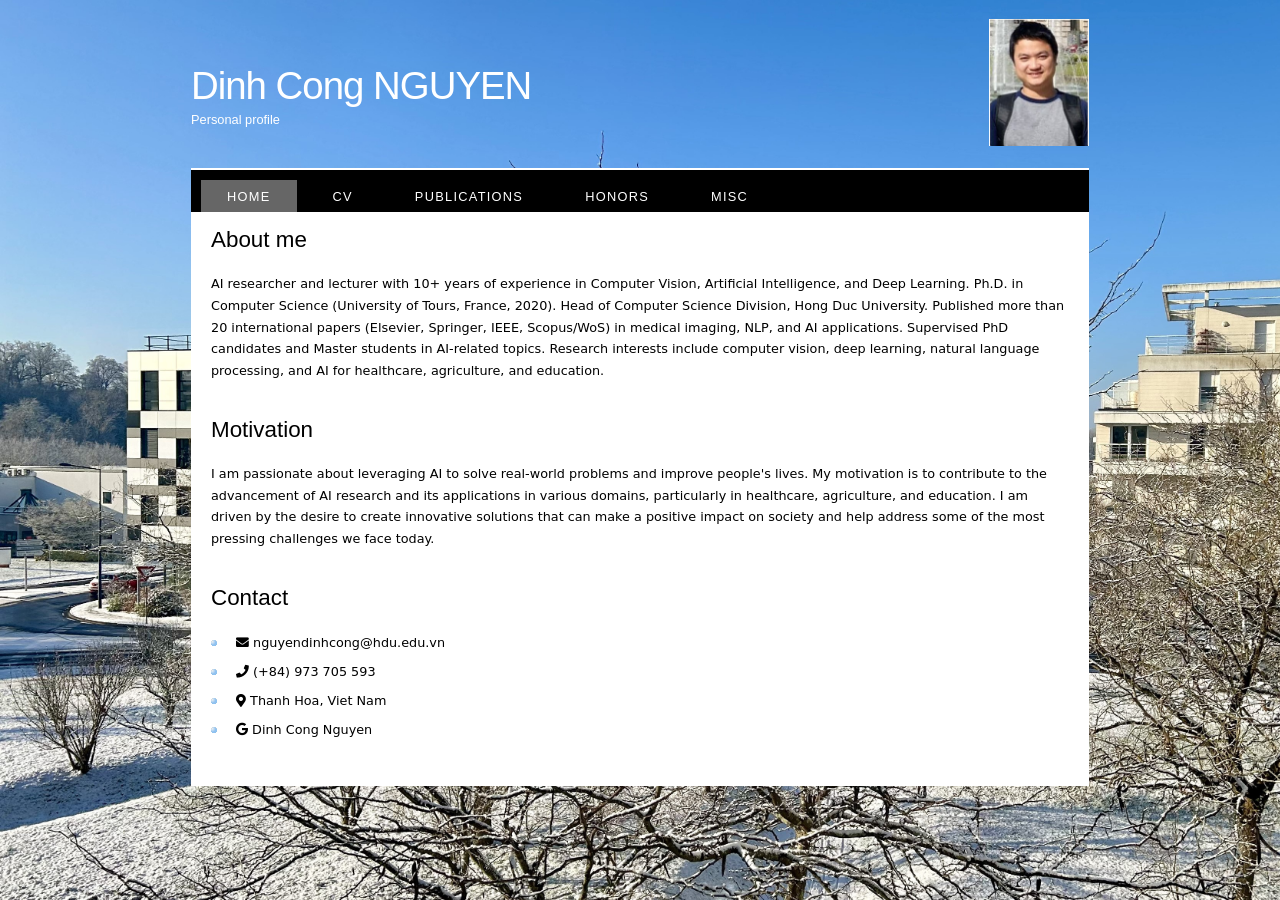
==== index.html @ c9f2ddfd "first commit" ====
<!doctype html>
<html>
  <head>
    <title>Dinh Cong NGUYEN</title>
    <meta name="description" content="website description" />
    <meta name="keywords" content="website keywords, website keywords" />
    <meta http-equiv="content-type" content="text/html; charset=UTF-8" />
    <link
      rel="stylesheet"
      type="text/css"
      href="style/style.css"
      title="style"
    />
    <link
      href="https://cdnjs.cloudflare.com/ajax/libs/font-awesome/5.15.4/css/all.min.css"
      rel="stylesheet"
    />
    <style>
      a {
        color: inherit;
        text-decoration: none;
      }

      a:hover {
        text-decoration: underline;
      }
    </style>
  </head>

  <body>
    <div id="main">
      <div id="header">
        <div id="logo">
          <div id="logo_text">
            <h1><a href="index.html">Dinh Cong NGUYEN</a></h1>
            <h2>Personal profile</h2>
          </div>
          <div id="logo_image">
            <img src="photo.JPG" alt="Photo" />
          </div>
        </div>
        <div id="menubar">
          <ul id="menu">
            <!-- put class="selected" in the li tag for the selected page - to highlight which page you're on -->
            <li class="selected"><a href="index.html">Home</a></li>
            <li><a href="cv.html">CV</a></li>
            <li><a href="publication.html">Publications</a></li>
            <li><a href="honors.html">Honors</a></li>
            <li><a href="misc.html">Misc</a></li>
          </ul>
        </div>
      </div>
      <div id="site_content">
        <div id="content">
          <!-- insert the page content here -->
          <h1>About me</h1>
          <p>
            AI researcher and lecturer with 10+ years of experience in Computer
            Vision, Artificial Intelligence, and Deep Learning. Ph.D. in
            Computer Science (University of Tours, France, 2020). Head of
            Computer Science Division, Hong Duc University. Published more than
            20 international papers (Elsevier, Springer, IEEE, Scopus/WoS) in
            medical imaging, NLP, and AI applications. Supervised PhD candidates
            and Master students in AI-related topics. Research interests
            include computer vision, deep learning, natural language processing,
            and AI for healthcare, agriculture, and education.
          </p>
        </div>

        <div id="content">
          <!-- insert the page content here -->
          <h1>Motivation</h1>
          <p>
            I am passionate about leveraging AI to solve real-world problems and
            improve people's lives. My motivation is to contribute to the
            advancement of AI research and its applications in various domains,
            particularly in healthcare, agriculture, and education. I am driven
            by the desire to create innovative solutions that can make a
            positive impact on society and help address some of the most
            pressing challenges we face today.
          </p>
        </div>
        <div id="content">
          <!-- insert the page content here -->
          <h1>Contact</h1>
          <div id="content">
            <ul>
              <li>
                <i class="fas fa-envelope"></i>
                <a href="mailto:nguyendinhcong@hdu.edu.vn">
                  nguyendinhcong@hdu.edu.vn
                </a>
              </li>
              <li><i class="fas fa-phone"></i> (+84) 973 705 593</li>
              <li><i class="fas fa-map-marker-alt"></i> Thanh Hoa, Viet Nam</li>
              <li>
                <a href="https://scholar.google.com/citations?user=vSC8hHMAAAAJ&hl=en">
                  <i class="fab fa-google"></i> Dinh Cong Nguyen
                </a>
              </li>
            </ul>
          </div>
        </div>
      </div>
      <div id="footer"></div>
    </div>
  </body>
</html>
---- style/style.css ----
html {
  height: 100%;
  overflow-y: scroll;
}

* {
  margin: 0;
  padding: 0;
}

body {
  font:
    normal 0.8em "trebuchet ms",
    arial,
    sans-serif;
  background: #f0efe2 url(background.jpg) fixed;
  background-size: cover;
  background-attachment: fixed;
  color: #000;
}

p {
  padding: 0 0 20px 0;
  line-height: 1.7em;
}

img {
  border: 0;
}

h1,
h2,
h3,
h4,
h5,
h6 {
  font:
    normal 175% "century gothic",
    arial,
    sans-serif;
  color: #000;
  margin: 0 0 15px 0;
  padding: 15px 0 5px 0;
}

h2 {
  font:
    normal 175% "century gothic",
    arial,
    sans-serif;
}

h4,
h5,
h6 {
  margin: 0;
  padding: 0 0 5px 0;
  font:
    normal 120% arial,
    sans-serif;
}

h5,
h6 {
  font:
    italic 95% arial,
    sans-serif;
  padding: 0 0 15px 0;
}

a,
a:hover {
  outline: none;
  text-decoration: underline;
  color: #000;
}

a:hover {
  text-decoration: none;
}

.left {
  float: left;
  width: auto;
  margin-right: 10px;
}

.right {
  float: right;
  width: auto;
  margin-left: 10px;
}

.center {
  display: block;
  text-align: center;
  margin: 20px auto;
}

blockquote {
  margin: 20px 0;
  padding: 10px 20px 0 20px;
  border: 1px solid #e5e5db;
  background: #fff;
}

ul {
  margin: 2px 0 22px 17px;
}

ul li {
  list-style-type: circle;
  margin: 0 0 6px 0;
  padding: 0 0 4px 5px;
}

ol {
  margin: 8px 0 22px 20px;
}

ol li {
  margin: 0 0 11px 0;
}

#main,
#logo,
#menubar,
#site_content,
#footer {
  margin-left: auto;
  margin-right: auto;
}

#header {
  background: transparent;
  height: 202px;
}

#logo {
  display: flex;
  align-items: center;
  justify-content: space-between;
  border-bottom: 2px solid #fff;
  padding: 10px 0;

  width: 898px;
  position: relative;
  height: 148px;
}

#logo_text {
  margin-right: 20px;
}

#logo_image img {
  width: 100px;
  height: auto;
}

#logo h1,
#logo h2 {
  font:
    normal 300% "century gothic",
    arial,
    sans-serif;
  border-bottom: 0;
  text-transform: none;
  margin: 0;
}

#logo_text h1,
#logo_text h1 a,
#logo_text h1 a:hover {
  padding: 22px 0 0 0;
  color: #fff;
  letter-spacing: -1px;
  text-decoration: none;
}

#logo_text h1 a .logo_colour {
  color: #fff;
}

#logo_text h2 {
  font-size: 100%;
  padding: 4px 0 0 0;
  color: #fff;
}

#menubar {
  width: 898px;
  height: 52px;
  padding: 0;
  background: #000;
}

ul#menu,
ul#menu li {
  float: left;
  margin: 0;
  padding: 0;
}

ul#menu li {
  list-style: none;
}

ul#menu li a {
  letter-spacing: 0.1em;
  font:
    normal 100% arial,
    sans-serif;
  display: block;
  float: left;
  height: 17px;
  margin: 10px 0 0 10px;
  padding: 9px 26px 6px 26px;
  text-align: center;
  color: #fff;
  text-transform: uppercase;
  text-decoration: none;
  background: transparent;
}

ul#menu li a:hover,
ul#menu li.selected a,
ul#menu li.selected a:hover {
  color: #fff;
  background: transparent url(transparent_light.png) repeat;
}

#site_content {
  width: 854px;
  overflow: hidden;
  margin: 0 auto 0 auto;
  padding: 0 24px 20px 20px;
  background: #fff;
}

.sidebar {
  float: right;
  width: 210px;
  padding: 0 15px 20px 15px;
}

.sidebar ul {
  width: 198px;
  padding: 4px 0 0 0;
  margin: 4px 0 30px 0;
}

.sidebar li {
  list-style: none;
  padding: 0 0 7px 0;
}

.sidebar li a,
.sidebar li a:hover {
  padding: 0 0 0 40px;
  display: block;
  background: transparent url(link.png) no-repeat left center;
}

.sidebar li a.selected {
  color: #7e2451;
  text-decoration: none;
}

#content {
  text-align: left;
  float: left;
  width: 100%;
  padding: 0;
}

#content ul {
  margin: 2px 0 22px 0px;
}

#content ul li {
  list-style-type: none;
  background: url(bullet.png) no-repeat;
  margin: 0 0 6px 0;
  padding: 0 0 4px 25px;
  line-height: 1.5em;
}

#footer {
  width: 898px;
  font:
    normal 100% "lucida sans unicode",
    arial,
    sans-serif;
  height: 33px;
  padding: 24px 0 5px 0;
  text-align: center;
  background: transparent;
  color: #fff;
  text-transform: uppercase;
  letter-spacing: 0.1em;
}

#footer a {
  color: #fff;
  text-decoration: none;
}

#footer a:hover {
  color: #fff;
  text-decoration: underline;
}

.search {
  color: #5d5d5d;
  border: 1px solid #bbb;
  width: 134px;
  padding: 4px;
  font:
    100% arial,
    sans-serif;
}

#colours {
  height: 0px;
  text-align: right;
  padding: 66px 16px 0px 300px;
}

.form_settings {
  margin: 15px 0 0 0;
}

.form_settings p {
  padding: 0 0 4px 0;
}

.form_settings span {
  float: left;
  width: 200px;
  text-align: left;
}

.form_settings input,
.form_settings textarea {
  padding: 5px;
  width: 299px;
  font: 100% arial;
  border: 1px solid #e5e5db;
  background: #fff;
  color: #47433f;
}

.form_settings .submit {
  font: 100% arial;
  border: 1px solid;
  width: 99px;
  margin: 0 0 0 212px;
  height: 33px;
  padding: 2px 0 3px 0;
  cursor: pointer;
  background: #000;
  color: #fff;
}

.form_settings textarea,
.form_settings select {
  font: 100% arial;
  width: 299px;
}

.form_settings select {
  width: 310px;
}

.form_settings .checkbox {
  margin: 4px 0;
  padding: 0;
  width: 14px;
  border: 0;
  background: none;
}

.separator {
  width: 100%;
  height: 0;
  border-top: 1px solid #d9d5cf;
  border-bottom: 1px solid #fff;
  margin: 0 0 20px 0;
}

table {
  margin: 10px 0 30px 0;
}

table tr th,
table tr td {
  background: #3b3b3b;
  color: #fff;
  padding: 7px 4px;
  text-align: left;
}

table tr td {
  background: #f0efe2;
  color: #47433f;
  border-top: 1px solid #fff;
}

#content {
  max-width: 900px;
  margin: 0 auto;
  line-height: 1.6;
  font-family:
    system-ui,
    -apple-system,
    BlinkMacSystemFont,
    sans-serif;
}

.cv-section {
  margin-bottom: 2.5rem;
}

.cv-section h2 {
  border-bottom: 2px solid #ddd;
  padding-bottom: 0.3rem;
  margin-bottom: 1.5rem;
}

.edu-item,
.exp-item {
  margin-bottom: 1.8rem;
}

.item-header,
.item-subheader {
  display: flex;
  justify-content: space-between;
  align-items: baseline;
  gap: 1rem;
}

.item-title {
  font-weight: 600;
}

.item-role {
  font-style: italic;
}

.item-meta {
  color: #666;
  font-size: 0.95rem;
  white-space: nowrap;
}

.item-detail {
  margin-top: 0.5rem;
  color: #444;
}

.item-list {
  margin-top: 0.6rem;
  padding-left: 1.2rem;
}

.item-list li {
  margin-bottom: 0.3rem;
}
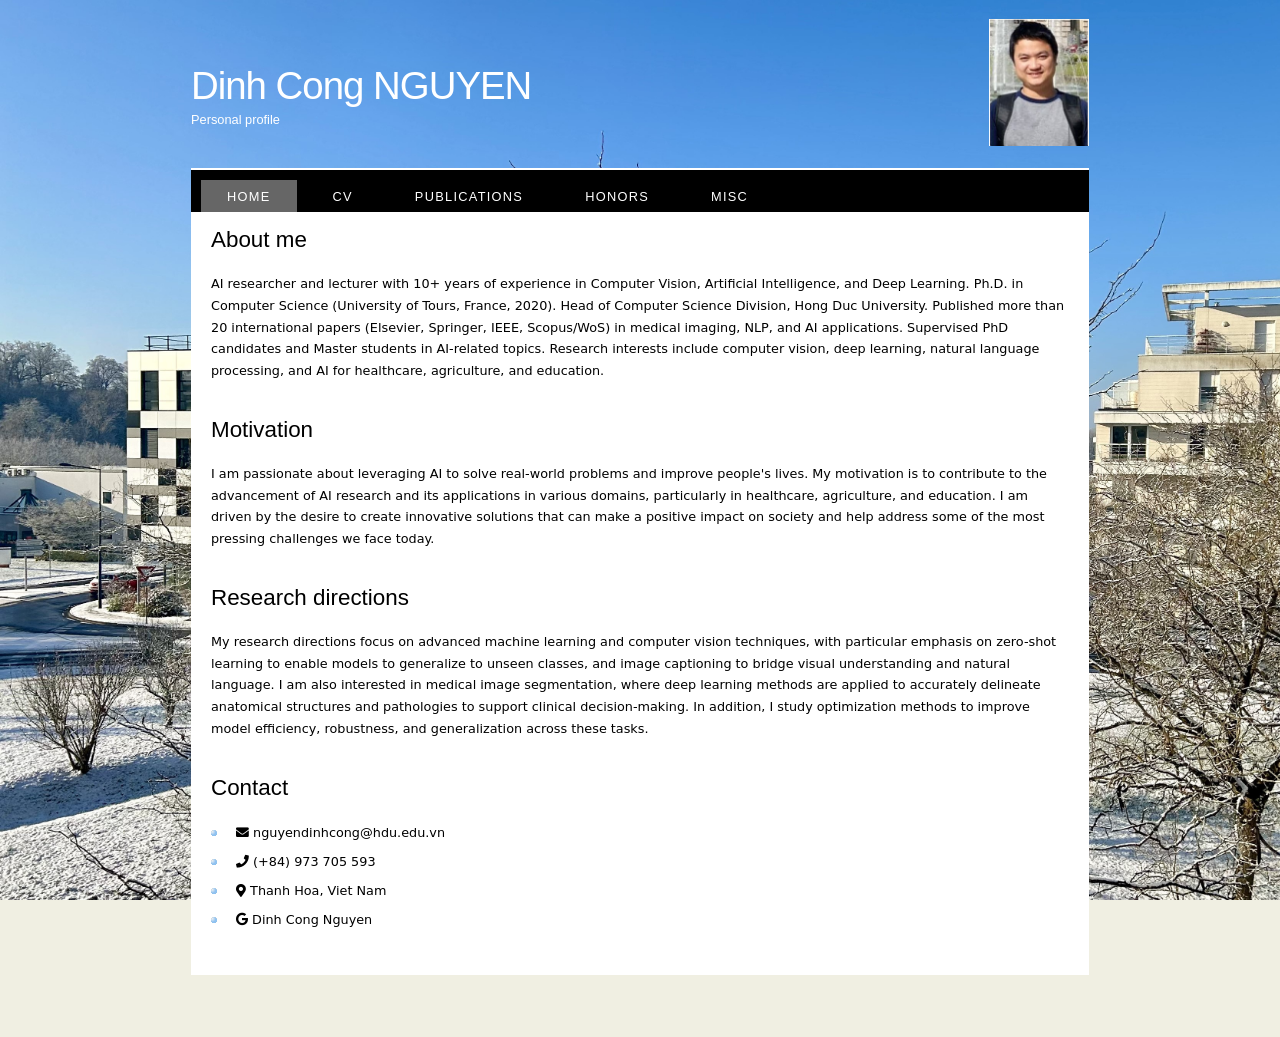
==== commit 6653f5cf: "update" ====
--- a/index.html
+++ b/index.html
@@ -61,9 +61,9 @@
             Computer Science Division, Hong Duc University. Published more than
             20 international papers (Elsevier, Springer, IEEE, Scopus/WoS) in
             medical imaging, NLP, and AI applications. Supervised PhD candidates
-            and Master students in AI-related topics. Research interests
-            include computer vision, deep learning, natural language processing,
-            and AI for healthcare, agriculture, and education.
+            and Master students in AI-related topics. Research interests include
+            computer vision, deep learning, natural language processing, and AI
+            for healthcare, agriculture, and education.
           </p>
         </div>
 
@@ -80,6 +80,23 @@
             pressing challenges we face today.
           </p>
         </div>
+
+        <div id="content">
+          <!-- insert the page content here -->
+          <h1>Research directions</h1>
+          <p>
+            My research directions focus on advanced machine learning and
+            computer vision techniques, with particular emphasis on zero-shot
+            learning to enable models to generalize to unseen classes, and image
+            captioning to bridge visual understanding and natural language. I am
+            also interested in medical image segmentation, where deep learning
+            methods are applied to accurately delineate anatomical structures
+            and pathologies to support clinical decision-making. In addition, I
+            study optimization methods to improve model efficiency, robustness,
+            and generalization across these tasks.
+          </p>
+        </div>
+        
         <div id="content">
           <!-- insert the page content here -->
           <h1>Contact</h1>
@@ -94,7 +111,9 @@
               <li><i class="fas fa-phone"></i> (+84) 973 705 593</li>
               <li><i class="fas fa-map-marker-alt"></i> Thanh Hoa, Viet Nam</li>
               <li>
-                <a href="https://scholar.google.com/citations?user=vSC8hHMAAAAJ&hl=en">
+                <a
+                  href="https://scholar.google.com/citations?user=vSC8hHMAAAAJ&hl=en"
+                >
                   <i class="fab fa-google"></i> Dinh Cong Nguyen
                 </a>
               </li>
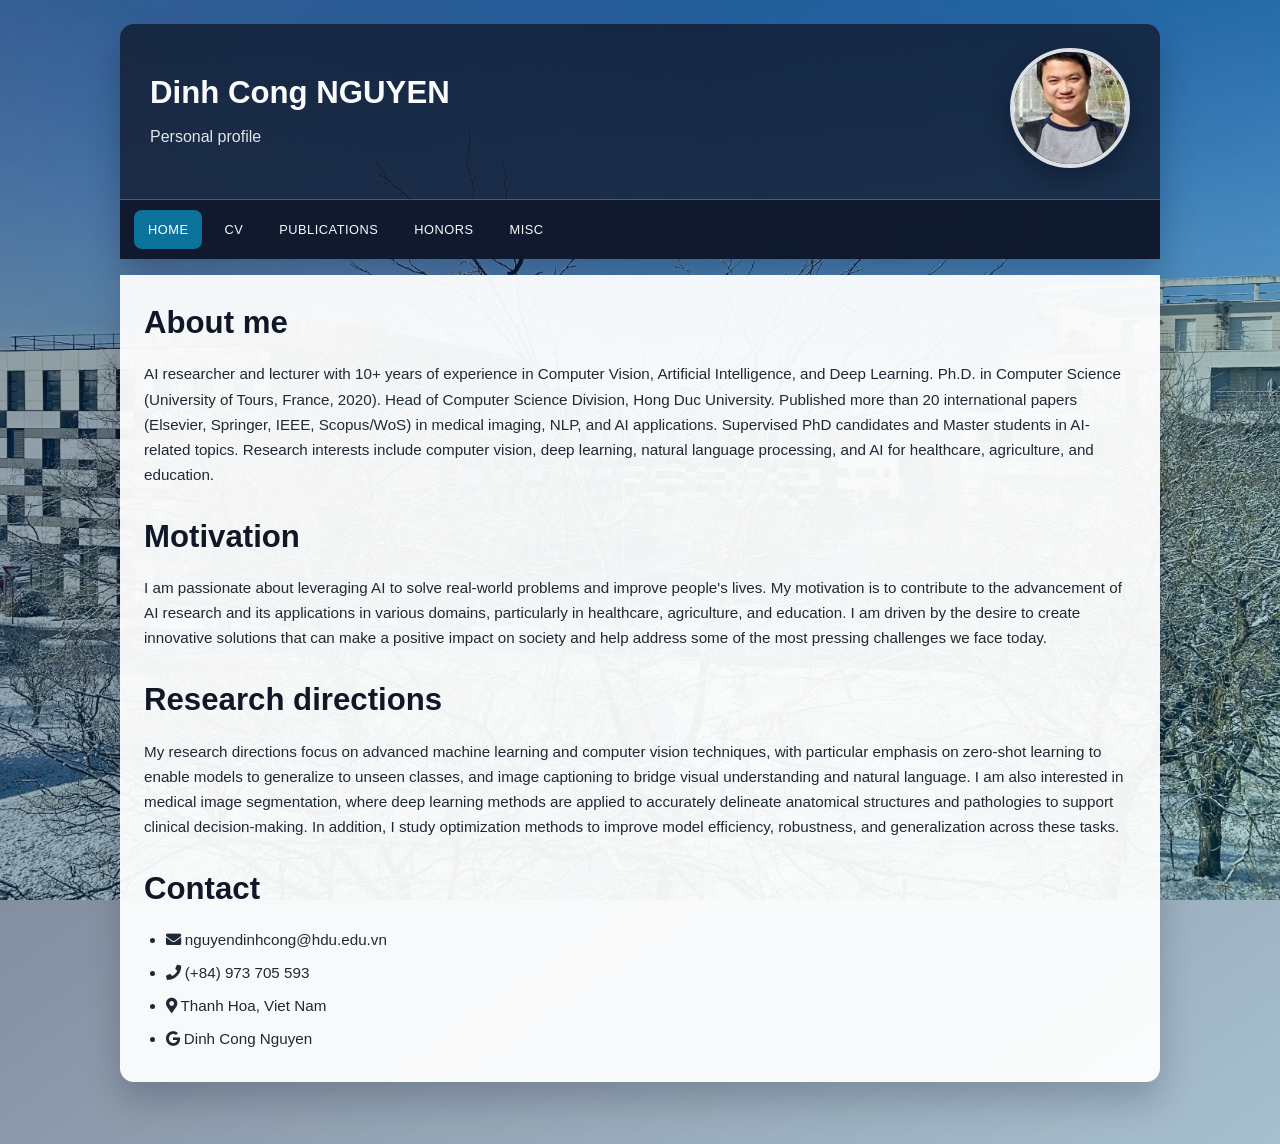
==== commit 411462bd: "update UI theme" ====
--- a/index.html
+++ b/index.html
@@ -5,6 +5,7 @@
     <meta name="description" content="website description" />
     <meta name="keywords" content="website keywords, website keywords" />
     <meta http-equiv="content-type" content="text/html; charset=UTF-8" />
+    <meta name="viewport" content="width=device-width, initial-scale=1.0" />
     <link
       rel="stylesheet"
       type="text/css"
--- a/style/style.css
+++ b/style/style.css
@@ -4,24 +4,46 @@
 }
 
 * {
+  box-sizing: border-box;
   margin: 0;
   padding: 0;
 }
 
+:root {
+  --text-main: #1f2933;
+  --text-light: #f8fafc;
+  --accent: #0b7fab;
+  --accent-dark: #0a5a7d;
+  --panel: rgba(255, 255, 255, 0.94);
+}
+
 body {
+  min-height: 100%;
   font:
-    normal 0.8em "trebuchet ms",
-    arial,
+    normal 0.95rem "Trebuchet MS",
+    "Segoe UI",
+    Arial,
     sans-serif;
-  background: #f0efe2 url(background.jpg) fixed;
-  background-size: cover;
-  background-attachment: fixed;
-  color: #000;
+  line-height: 1.65;
+  color: var(--text-main);
+  background:
+    linear-gradient(145deg, rgba(9, 30, 66, 0.5), rgba(11, 127, 171, 0.28)),
+    url("background.jpg") center / cover fixed no-repeat;
+  padding: 24px 16px 40px;
+}
+
+a {
+  outline: none;
+  text-decoration: underline;
+  color: var(--accent-dark);
+}
+
+a:hover {
+  text-decoration: none;
 }
 
 p {
-  padding: 0 0 20px 0;
-  line-height: 1.7em;
+  margin: 0 0 1rem 0;
 }
 
 img {
@@ -34,280 +56,230 @@
 h4,
 h5,
 h6 {
-  font:
-    normal 175% "century gothic",
-    arial,
-    sans-serif;
-  color: #000;
-  margin: 0 0 15px 0;
-  padding: 15px 0 5px 0;
+  font-family: "Century Gothic", "Trebuchet MS", Arial, sans-serif;
+  color: #101828;
+  margin: 0 0 0.8rem 0;
+}
+
+h1 {
+  font-size: 1.95rem;
+  font-weight: 600;
 }
 
 h2 {
-  font:
-    normal 175% "century gothic",
-    arial,
-    sans-serif;
-}
-
-h4,
-h5,
-h6 {
-  margin: 0;
-  padding: 0 0 5px 0;
-  font:
-    normal 120% arial,
-    sans-serif;
-}
-
-h5,
-h6 {
-  font:
-    italic 95% arial,
-    sans-serif;
-  padding: 0 0 15px 0;
-}
-
-a,
-a:hover {
-  outline: none;
-  text-decoration: underline;
-  color: #000;
-}
-
-a:hover {
-  text-decoration: none;
-}
-
-.left {
-  float: left;
-  width: auto;
-  margin-right: 10px;
-}
-
-.right {
-  float: right;
-  width: auto;
-  margin-left: 10px;
-}
-
-.center {
-  display: block;
-  text-align: center;
-  margin: 20px auto;
-}
-
-blockquote {
-  margin: 20px 0;
-  padding: 10px 20px 0 20px;
-  border: 1px solid #e5e5db;
-  background: #fff;
-}
-
-ul {
-  margin: 2px 0 22px 17px;
-}
-
-ul li {
-  list-style-type: circle;
-  margin: 0 0 6px 0;
-  padding: 0 0 4px 5px;
-}
-
+  font-size: 1.45rem;
+  font-weight: 600;
+  border-bottom: 2px solid #dce4ed;
+  padding-bottom: 0.35rem;
+}
+
+ul,
 ol {
-  margin: 8px 0 22px 20px;
-}
-
-ol li {
-  margin: 0 0 11px 0;
-}
-
-#main,
-#logo,
-#menubar,
-#site_content,
-#footer {
-  margin-left: auto;
-  margin-right: auto;
+  margin: 0.6rem 0 1.2rem 1.2rem;
+}
+
+li {
+  margin: 0 0 0.55rem 0;
+}
+
+#main {
+  max-width: 1040px;
+  margin: 0 auto;
 }
 
 #header {
-  background: transparent;
-  height: 202px;
+  background: rgba(15, 23, 42, 0.76);
+  border-radius: 14px 14px 0 0;
+  box-shadow: 0 18px 35px rgba(2, 6, 23, 0.24);
+  overflow: hidden;
 }
 
 #logo {
+  width: 100%;
+  min-height: 144px;
   display: flex;
   align-items: center;
   justify-content: space-between;
-  border-bottom: 2px solid #fff;
-  padding: 10px 0;
-
-  width: 898px;
-  position: relative;
-  height: 148px;
+  gap: 24px;
+  padding: 24px 30px;
+  border-bottom: 1px solid rgba(255, 255, 255, 0.22);
 }
 
 #logo_text {
-  margin-right: 20px;
-}
-
-#logo_image img {
-  width: 100px;
-  height: auto;
+  margin: 0;
 }
 
 #logo h1,
 #logo h2 {
-  font:
-    normal 300% "century gothic",
-    arial,
-    sans-serif;
-  border-bottom: 0;
-  text-transform: none;
+  color: var(--text-light);
+  border: 0;
   margin: 0;
 }
 
 #logo_text h1,
 #logo_text h1 a,
 #logo_text h1 a:hover {
-  padding: 22px 0 0 0;
-  color: #fff;
-  letter-spacing: -1px;
+  color: var(--text-light);
+  letter-spacing: 0;
   text-decoration: none;
 }
 
-#logo_text h1 a .logo_colour {
-  color: #fff;
-}
-
 #logo_text h2 {
-  font-size: 100%;
-  padding: 4px 0 0 0;
-  color: #fff;
+  font-size: 1rem;
+  font-weight: 400;
+  opacity: 0.9;
+  padding-top: 0.35rem;
+}
+
+#logo_image img {
+  width: 120px;
+  height: 120px;
+  object-fit: cover;
+  border-radius: 50%;
+  border: 4px solid rgba(255, 255, 255, 0.85);
+  box-shadow: 0 10px 24px rgba(2, 6, 23, 0.34);
 }
 
 #menubar {
-  width: 898px;
-  height: 52px;
-  padding: 0;
-  background: #000;
-}
-
-ul#menu,
-ul#menu li {
-  float: left;
+  width: 100%;
+  background: rgba(15, 23, 42, 0.86);
+  padding: 10px 14px;
+}
+
+ul#menu {
+  display: flex;
+  flex-wrap: wrap;
+  gap: 8px;
   margin: 0;
   padding: 0;
 }
 
 ul#menu li {
   list-style: none;
+  margin: 0;
 }
 
 ul#menu li a {
-  letter-spacing: 0.1em;
-  font:
-    normal 100% arial,
-    sans-serif;
   display: block;
-  float: left;
-  height: 17px;
-  margin: 10px 0 0 10px;
-  padding: 9px 26px 6px 26px;
+  padding: 9px 14px;
   text-align: center;
-  color: #fff;
+  color: var(--text-light);
   text-transform: uppercase;
   text-decoration: none;
-  background: transparent;
-}
-
-ul#menu li a:hover,
+  letter-spacing: 0.04em;
+  font-size: 0.8rem;
+  border-radius: 8px;
+  transition:
+    background-color 0.2s ease,
+    color 0.2s ease,
+    transform 0.2s ease;
+}
+
+ul#menu li a:hover {
+  background: rgba(11, 127, 171, 0.88);
+  color: #ffffff;
+  transform: translateY(-1px);
+}
+
 ul#menu li.selected a,
 ul#menu li.selected a:hover {
-  color: #fff;
-  background: transparent url(transparent_light.png) repeat;
+  background: rgba(11, 127, 171, 0.88);
+  color: #ffffff;
+  transform: none;
 }
 
 #site_content {
-  width: 854px;
-  overflow: hidden;
-  margin: 0 auto 0 auto;
-  padding: 0 24px 20px 20px;
-  background: #fff;
-}
-
-.sidebar {
-  float: right;
-  width: 210px;
-  padding: 0 15px 20px 15px;
-}
-
-.sidebar ul {
-  width: 198px;
-  padding: 4px 0 0 0;
-  margin: 4px 0 30px 0;
-}
-
-.sidebar li {
-  list-style: none;
-  padding: 0 0 7px 0;
-}
-
-.sidebar li a,
-.sidebar li a:hover {
-  padding: 0 0 0 40px;
-  display: block;
-  background: transparent url(link.png) no-repeat left center;
-}
-
-.sidebar li a.selected {
-  color: #7e2451;
-  text-decoration: none;
+  width: 100%;
+  margin: 16px auto 0 auto;
+  padding: 22px 24px 6px 24px;
+  background: var(--panel);
+  border-radius: 0 0 14px 14px;
+  box-shadow: 0 18px 35px rgba(2, 6, 23, 0.2);
 }
 
 #content {
-  text-align: left;
-  float: left;
   width: 100%;
+  float: none;
+  margin: 0 auto 24px auto;
   padding: 0;
 }
 
+#site_content > #content:last-child {
+  margin-bottom: 10px;
+}
+
+#content section {
+  margin-bottom: 2rem;
+}
+
+#content section:last-child {
+  margin-bottom: 0;
+}
+
 #content ul {
-  margin: 2px 0 22px 0px;
+  margin: 0.6rem 0 1.2rem 1.35rem;
 }
 
 #content ul li {
-  list-style-type: none;
-  background: url(bullet.png) no-repeat;
-  margin: 0 0 6px 0;
-  padding: 0 0 4px 25px;
-  line-height: 1.5em;
-}
-
-#footer {
-  width: 898px;
-  font:
-    normal 100% "lucida sans unicode",
-    arial,
-    sans-serif;
-  height: 33px;
-  padding: 24px 0 5px 0;
-  text-align: center;
-  background: transparent;
-  color: #fff;
-  text-transform: uppercase;
-  letter-spacing: 0.1em;
-}
-
-#footer a {
-  color: #fff;
-  text-decoration: none;
-}
-
-#footer a:hover {
-  color: #fff;
-  text-decoration: underline;
+  list-style-type: disc;
+  margin: 0 0 0.5rem 0;
+  padding: 0;
+  background: none;
+}
+
+#content ol {
+  margin: 0.65rem 0 1.2rem 1.35rem;
+}
+
+#content ol li {
+  margin: 0 0 0.85rem 0;
+  padding-right: 0.35rem;
+}
+
+.cv-section {
+  margin-bottom: 2.3rem;
+}
+
+.edu-item,
+.exp-item {
+  margin-bottom: 1.5rem;
+}
+
+.item-header,
+.item-subheader {
+  display: flex;
+  justify-content: space-between;
+  align-items: baseline;
+  gap: 1rem;
+  flex-wrap: wrap;
+}
+
+.item-title {
+  font-weight: 600;
+}
+
+.item-role {
+  font-style: italic;
+}
+
+.item-meta {
+  color: #4b5563;
+  font-size: 0.95rem;
+  white-space: nowrap;
+}
+
+.item-detail {
+  margin-top: 0.5rem;
+  color: #334155;
+}
+
+.item-list {
+  margin-top: 0.6rem;
+  padding-left: 1.2rem;
+}
+
+.item-list li {
+  margin-bottom: 0.35rem;
 }
 
 .search {
@@ -315,15 +287,7 @@
   border: 1px solid #bbb;
   width: 134px;
   padding: 4px;
-  font:
-    100% arial,
-    sans-serif;
-}
-
-#colours {
-  height: 0px;
-  text-align: right;
-  padding: 66px 16px 0px 300px;
+  font: 100% Arial, sans-serif;
 }
 
 .form_settings {
@@ -344,14 +308,14 @@
 .form_settings textarea {
   padding: 5px;
   width: 299px;
-  font: 100% arial;
+  font: 100% Arial, sans-serif;
   border: 1px solid #e5e5db;
   background: #fff;
   color: #47433f;
 }
 
 .form_settings .submit {
-  font: 100% arial;
+  font: 100% Arial, sans-serif;
   border: 1px solid;
   width: 99px;
   margin: 0 0 0 212px;
@@ -364,7 +328,7 @@
 
 .form_settings textarea,
 .form_settings select {
-  font: 100% arial;
+  font: 100% Arial, sans-serif;
   width: 299px;
 }
 
@@ -380,90 +344,143 @@
   background: none;
 }
 
-.separator {
-  width: 100%;
-  height: 0;
-  border-top: 1px solid #d9d5cf;
-  border-bottom: 1px solid #fff;
-  margin: 0 0 20px 0;
-}
-
 table {
   margin: 10px 0 30px 0;
 }
 
 table tr th,
 table tr td {
-  background: #3b3b3b;
+  background: #334155;
   color: #fff;
   padding: 7px 4px;
   text-align: left;
 }
 
 table tr td {
-  background: #f0efe2;
-  color: #47433f;
+  background: #f8fafc;
+  color: #334155;
   border-top: 1px solid #fff;
 }
 
-#content {
-  max-width: 900px;
-  margin: 0 auto;
-  line-height: 1.6;
-  font-family:
-    system-ui,
-    -apple-system,
-    BlinkMacSystemFont,
+#footer {
+  width: 100%;
+  font:
+    normal 0.82rem "Lucida Sans Unicode",
+    Arial,
     sans-serif;
-}
-
-.cv-section {
-  margin-bottom: 2.5rem;
-}
-
-.cv-section h2 {
-  border-bottom: 2px solid #ddd;
-  padding-bottom: 0.3rem;
-  margin-bottom: 1.5rem;
-}
-
-.edu-item,
-.exp-item {
-  margin-bottom: 1.8rem;
-}
-
-.item-header,
-.item-subheader {
-  display: flex;
-  justify-content: space-between;
-  align-items: baseline;
-  gap: 1rem;
-}
-
-.item-title {
-  font-weight: 600;
-}
-
-.item-role {
-  font-style: italic;
-}
-
-.item-meta {
-  color: #666;
-  font-size: 0.95rem;
-  white-space: nowrap;
-}
-
-.item-detail {
-  margin-top: 0.5rem;
-  color: #444;
-}
-
-.item-list {
-  margin-top: 0.6rem;
-  padding-left: 1.2rem;
-}
-
-.item-list li {
-  margin-bottom: 0.3rem;
-}
+  min-height: 22px;
+  padding: 12px 0 0 0;
+  text-align: center;
+  color: #f8fafc;
+  text-transform: uppercase;
+  letter-spacing: 0.08em;
+}
+
+#footer a {
+  color: #fff;
+  text-decoration: none;
+}
+
+#footer a:hover {
+  text-decoration: underline;
+}
+
+@media (max-width: 900px) {
+  body {
+    padding: 16px 10px 24px;
+  }
+
+  #logo {
+    padding: 20px 18px;
+  }
+
+  #logo_image img {
+    width: 104px;
+    height: 104px;
+  }
+
+  #site_content {
+    padding: 18px 18px 4px 18px;
+  }
+}
+
+@media (max-width: 700px) {
+  #logo {
+    flex-direction: column;
+    text-align: center;
+    gap: 14px;
+  }
+
+  #logo_text h1 {
+    font-size: 1.75rem;
+  }
+
+  #logo_text h2 {
+    font-size: 0.95rem;
+  }
+
+  #logo_image img {
+    width: 98px;
+    height: 98px;
+  }
+
+  #menubar {
+    padding: 8px;
+  }
+
+  ul#menu {
+    justify-content: center;
+    width: 100%;
+    flex-wrap: nowrap;
+    overflow-x: auto;
+    -webkit-overflow-scrolling: touch;
+  }
+
+  ul#menu li a {
+    font-size: 0.73rem;
+    padding: 8px 10px;
+    white-space: nowrap;
+  }
+
+  #site_content {
+    padding: 16px 14px 2px 14px;
+  }
+
+  h1 {
+    font-size: 1.65rem;
+  }
+
+  h2 {
+    font-size: 1.3rem;
+  }
+
+  .item-meta {
+    white-space: normal;
+  }
+}
+
+@media (max-width: 480px) {
+  body {
+    font-size: 0.92rem;
+  }
+
+  ul#menu li {
+    flex: 0 0 auto;
+  }
+
+  ul#menu li a {
+    width: auto;
+  }
+}
+
+@media (hover: none), (pointer: coarse) {
+  ul#menu li a {
+    transition: background-color 0.2s ease, color 0.2s ease;
+    transform: none;
+  }
+
+  ul#menu li a:hover,
+  ul#menu li a:active {
+    transform: none;
+  }
+}
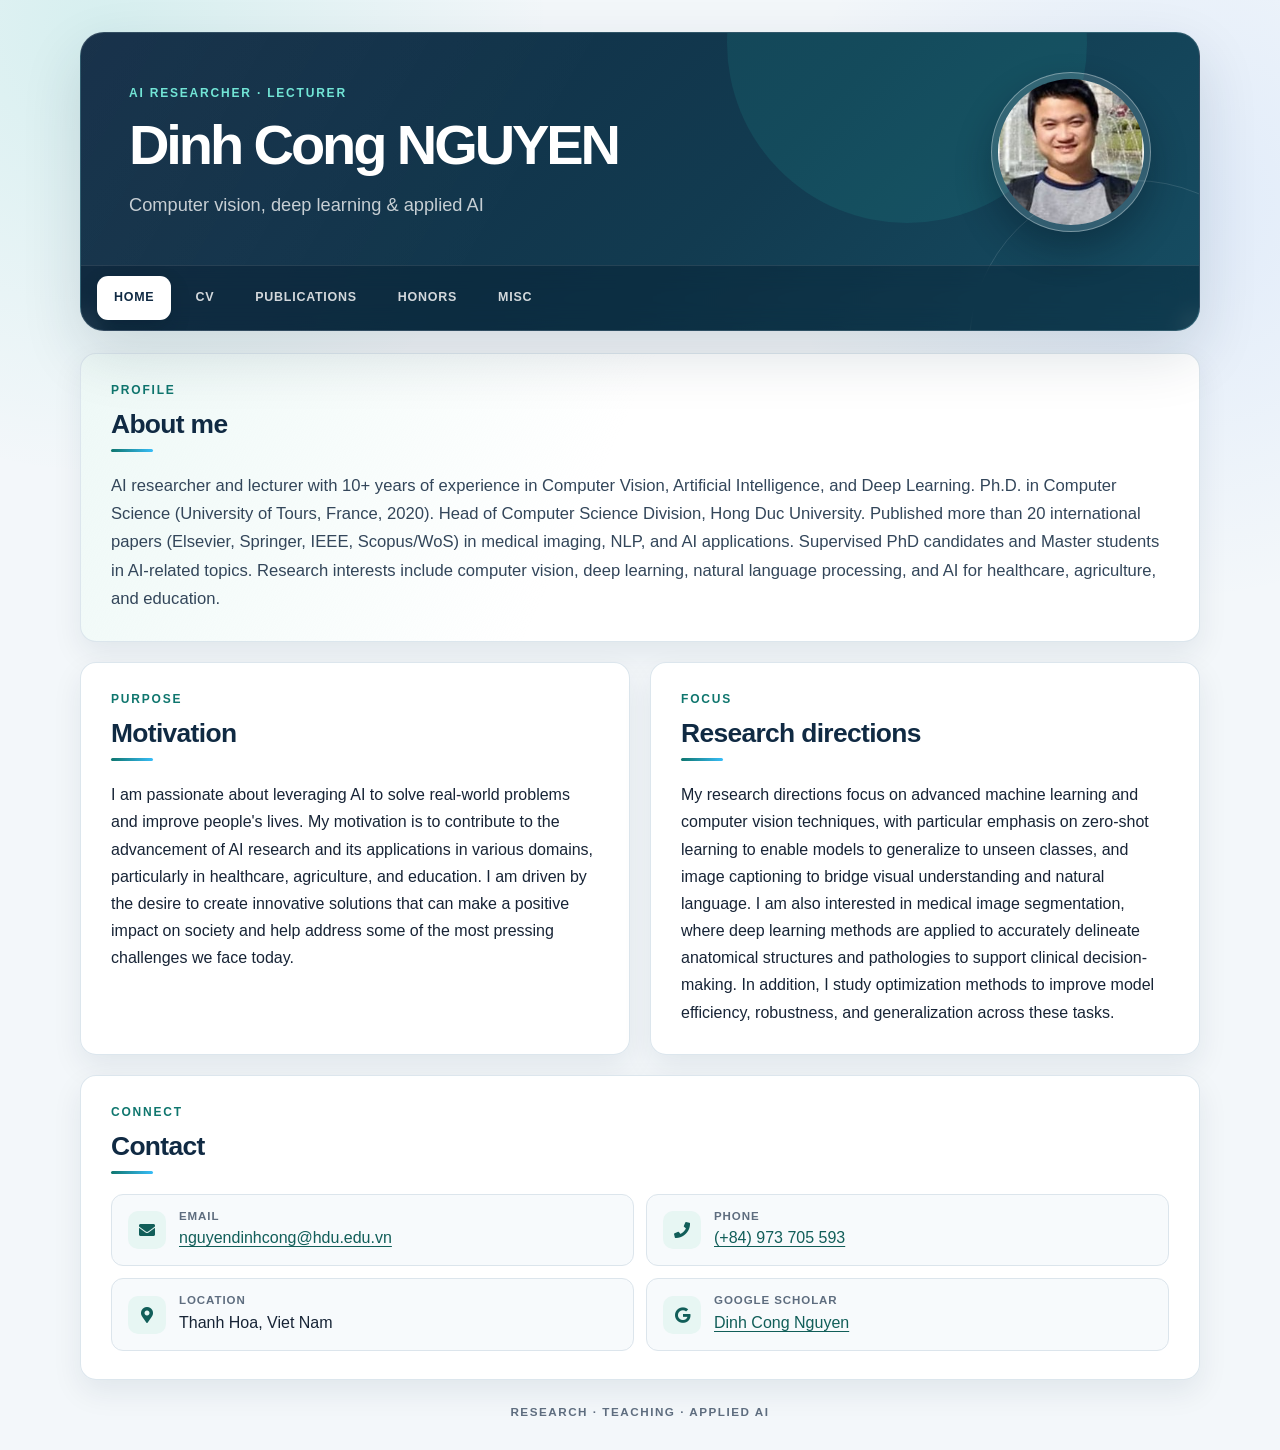
==== commit 633a66b3: "update UI" ====
--- a/index.html
+++ b/index.html
@@ -1,61 +1,52 @@
-<!doctype html>
-<html>
-  <head>
-    <title>Dinh Cong NGUYEN</title>
-    <meta name="description" content="website description" />
-    <meta name="keywords" content="website keywords, website keywords" />
-    <meta http-equiv="content-type" content="text/html; charset=UTF-8" />
-    <meta name="viewport" content="width=device-width, initial-scale=1.0" />
-    <link
-      rel="stylesheet"
-      type="text/css"
-      href="style/style.css"
-      title="style"
-    />
-    <link
-      href="https://cdnjs.cloudflare.com/ajax/libs/font-awesome/5.15.4/css/all.min.css"
-      rel="stylesheet"
-    />
-    <style>
-      a {
-        color: inherit;
-        text-decoration: none;
-      }
+<!DOCTYPE html>
+<html lang="en">
 
-      a:hover {
-        text-decoration: underline;
-      }
-    </style>
-  </head>
+<head>
+  <title>Dinh Cong NGUYEN | AI Researcher &amp; Lecturer</title>
+  <meta name="description"
+    content="The academic profile of Dinh Cong NGUYEN, an AI researcher and lecturer working in computer vision, deep learning, and applied AI.">
+  <meta charset="UTF-8">
+  <meta name="viewport" content="width=device-width, initial-scale=1.0">
+  <meta name="theme-color" content="#102a43">
+  <link rel="stylesheet" href="style/style.css">
+  <link href="https://cdnjs.cloudflare.com/ajax/libs/font-awesome/5.15.4/css/all.min.css" rel="stylesheet">
+</head>
 
-  <body>
-    <div id="main">
-      <div id="header">
-        <div id="logo">
-          <div id="logo_text">
-            <h1><a href="index.html">Dinh Cong NGUYEN</a></h1>
-            <h2>Personal profile</h2>
-          </div>
-          <div id="logo_image">
-            <img src="photo.JPG" alt="Photo" />
-          </div>
+<body class="page-home">
+  <a class="skip-link" href="#site_content">Skip to content</a>
+
+  <div id="main">
+    <header id="header">
+      <div id="logo">
+        <div id="logo_text">
+          <p class="site-kicker">AI researcher · Lecturer</p>
+          <h1><a href="index.html">Dinh Cong NGUYEN</a></h1>
+          <p class="site-tagline">Computer vision, deep learning &amp; applied AI</p>
         </div>
-        <div id="menubar">
-          <ul id="menu">
-            <!-- put class="selected" in the li tag for the selected page - to highlight which page you're on -->
-            <li class="selected"><a href="index.html">Home</a></li>
-            <li><a href="cv.html">CV</a></li>
-            <li><a href="publication.html">Publications</a></li>
-            <li><a href="honors.html">Honors</a></li>
-            <li><a href="misc.html">Misc</a></li>
-          </ul>
+        <div id="logo_image">
+          <img src="photo.JPG" alt="Portrait of Dinh Cong Nguyen" width="203" height="256">
         </div>
       </div>
-      <div id="site_content">
-        <div id="content">
-          <!-- insert the page content here -->
-          <h1>About me</h1>
-          <p>
+
+      <nav id="menubar" aria-label="Primary navigation">
+        <ul id="menu">
+          <li class="selected">
+            <a href="index.html" aria-current="page">Home</a>
+          </li>
+          <li><a href="cv.html">CV</a></li>
+          <li><a href="publication.html">Publications</a></li>
+          <li><a href="honors.html">Honors</a></li>
+          <li><a href="misc.html">Misc</a></li>
+        </ul>
+      </nav>
+    </header>
+
+    <main id="site_content" tabindex="-1">
+      <div id="content" class="home-grid">
+        <section class="content-card intro-card">
+          <p class="section-kicker">Profile</p>
+          <h2>About me</h2>
+          <p style="max-width: None;">
             AI researcher and lecturer with 10+ years of experience in Computer
             Vision, Artificial Intelligence, and Deep Learning. Ph.D. in
             Computer Science (University of Tours, France, 2020). Head of
@@ -66,11 +57,11 @@
             computer vision, deep learning, natural language processing, and AI
             for healthcare, agriculture, and education.
           </p>
-        </div>
+        </section>
 
-        <div id="content">
-          <!-- insert the page content here -->
-          <h1>Motivation</h1>
+        <section class="content-card">
+          <p class="section-kicker">Purpose</p>
+          <h2>Motivation</h2>
           <p>
             I am passionate about leveraging AI to solve real-world problems and
             improve people's lives. My motivation is to contribute to the
@@ -80,11 +71,11 @@
             positive impact on society and help address some of the most
             pressing challenges we face today.
           </p>
-        </div>
+        </section>
 
-        <div id="content">
-          <!-- insert the page content here -->
-          <h1>Research directions</h1>
+        <section class="content-card">
+          <p class="section-kicker">Focus</p>
+          <h2>Research directions</h2>
           <p>
             My research directions focus on advanced machine learning and
             computer vision techniques, with particular emphasis on zero-shot
@@ -96,33 +87,61 @@
             study optimization methods to improve model efficiency, robustness,
             and generalization across these tasks.
           </p>
-        </div>
-        
-        <div id="content">
-          <!-- insert the page content here -->
-          <h1>Contact</h1>
-          <div id="content">
-            <ul>
-              <li>
+        </section>
+
+        <section class="content-card contact-card">
+          <p class="section-kicker">Connect</p>
+          <h2>Contact</h2>
+          <ul class="contact-list">
+            <li>
+              <span class="contact-icon" aria-hidden="true">
                 <i class="fas fa-envelope"></i>
+              </span>
+              <span>
+                <span class="contact-label">Email</span>
                 <a href="mailto:nguyendinhcong@hdu.edu.vn">
                   nguyendinhcong@hdu.edu.vn
                 </a>
-              </li>
-              <li><i class="fas fa-phone"></i> (+84) 973 705 593</li>
-              <li><i class="fas fa-map-marker-alt"></i> Thanh Hoa, Viet Nam</li>
-              <li>
-                <a
-                  href="https://scholar.google.com/citations?user=vSC8hHMAAAAJ&hl=en"
-                >
-                  <i class="fab fa-google"></i> Dinh Cong Nguyen
+              </span>
+            </li>
+            <li>
+              <span class="contact-icon" aria-hidden="true">
+                <i class="fas fa-phone"></i>
+              </span>
+              <span>
+                <span class="contact-label">Phone</span>
+                <a href="tel:+84973705593">(+84)&nbsp;973&nbsp;705&nbsp;593</a>
+              </span>
+            </li>
+            <li>
+              <span class="contact-icon" aria-hidden="true">
+                <i class="fas fa-map-marker-alt"></i>
+              </span>
+              <span>
+                <span class="contact-label">Location</span>
+                Thanh Hoa, Viet Nam
+              </span>
+            </li>
+            <li>
+              <span class="contact-icon" aria-hidden="true">
+                <i class="fab fa-google"></i>
+              </span>
+              <span>
+                <span class="contact-label">Google Scholar</span>
+                <a href="https://scholar.google.com/citations?user=vSC8hHMAAAAJ&amp;hl=en">
+                  Dinh Cong Nguyen
                 </a>
-              </li>
-            </ul>
-          </div>
-        </div>
+              </span>
+            </li>
+          </ul>
+        </section>
       </div>
-      <div id="footer"></div>
-    </div>
-  </body>
-</html>
+    </main>
+
+    <footer id="footer">
+      <p>Research · Teaching · Applied AI</p>
+    </footer>
+  </div>
+</body>
+
+</html>
--- a/style/style.css
+++ b/style/style.css
@@ -1,486 +1,932 @@
+:root {
+  color-scheme: light;
+  --background: #f3f7fa;
+  --surface: #ffffff;
+  --surface-soft: #f7fafc;
+  --text: #172436;
+  --text-muted: #5e6d7f;
+  --line: #dce5ec;
+  --accent: #0f766e;
+  --accent-strong: #115e59;
+  --accent-soft: #e7f6f3;
+  --navy: #102a43;
+  --navy-light: #164e63;
+  --white: #ffffff;
+  --shadow-lg: 0 24px 60px rgba(16, 42, 67, 0.14);
+  --shadow-sm: 0 12px 30px rgba(16, 42, 67, 0.08);
+  --radius-lg: 24px;
+  --radius-md: 16px;
+}
+
 html {
-  height: 100%;
-  overflow-y: scroll;
-}
-
-* {
+  min-width: 320px;
+  min-height: 100%;
+  scroll-behavior: smooth;
+}
+
+*,
+*::before,
+*::after {
   box-sizing: border-box;
+}
+
+body {
+  min-height: 100%;
+  margin: 0;
+  color: var(--text);
+  background:
+    radial-gradient(circle at 8% 2%, rgba(20, 184, 166, 0.13), transparent 28rem),
+    radial-gradient(circle at 92% 14%, rgba(59, 130, 246, 0.1), transparent 25rem),
+    var(--background);
+  font-family:
+    Inter, Aptos, "Segoe UI", Roboto, Helvetica, Arial, sans-serif;
+  font-size: 1rem;
+  line-height: 1.7;
+  -webkit-font-smoothing: antialiased;
+}
+
+::selection {
+  color: var(--navy);
+  background: #b8eee7;
+}
+
+img {
+  display: block;
+  max-width: 100%;
+}
+
+a {
+  color: var(--accent-strong);
+  text-decoration-thickness: 1px;
+  text-underline-offset: 0.18em;
+}
+
+a:hover {
+  color: var(--accent);
+  text-decoration-thickness: 2px;
+}
+
+a:focus-visible,
+button:focus-visible {
+  outline: 3px solid var(--accent-strong);
+  outline-offset: 4px;
+  border-radius: 4px;
+}
+
+#header a:focus-visible,
+.skip-link:focus-visible {
+  outline-color: #5eead4;
+}
+
+p {
+  margin: 0 0 1rem;
+}
+
+h1,
+h2,
+h3 {
+  margin: 0;
+  color: var(--navy);
+  font-weight: 700;
+  line-height: 1.18;
+  letter-spacing: -0.025em;
+}
+
+ul,
+ol {
   margin: 0;
   padding: 0;
 }
 
-:root {
-  --text-main: #1f2933;
-  --text-light: #f8fafc;
-  --accent: #0b7fab;
-  --accent-dark: #0a5a7d;
-  --panel: rgba(255, 255, 255, 0.94);
-}
-
-body {
-  min-height: 100%;
-  font:
-    normal 0.95rem "Trebuchet MS",
-    "Segoe UI",
-    Arial,
-    sans-serif;
-  line-height: 1.65;
-  color: var(--text-main);
+.skip-link {
+  position: fixed;
+  z-index: 100;
+  top: 12px;
+  left: 12px;
+  padding: 10px 14px;
+  color: var(--white);
+  background: var(--navy);
+  border-radius: 8px;
+  transform: translateY(-160%);
+  transition: transform 160ms ease;
+}
+
+.skip-link:focus {
+  color: var(--white);
+  transform: translateY(0);
+}
+
+#main {
+  width: min(1120px, calc(100% - 40px));
+  margin: 32px auto 0;
+}
+
+#header {
+  position: relative;
+  isolation: isolate;
+  overflow: hidden;
+  color: var(--white);
   background:
-    linear-gradient(145deg, rgba(9, 30, 66, 0.5), rgba(11, 127, 171, 0.28)),
-    url("background.jpg") center / cover fixed no-repeat;
-  padding: 24px 16px 40px;
-}
-
-a {
-  outline: none;
-  text-decoration: underline;
-  color: var(--accent-dark);
-}
-
-a:hover {
-  text-decoration: none;
-}
-
-p {
-  margin: 0 0 1rem 0;
-}
-
-img {
-  border: 0;
-}
-
-h1,
-h2,
-h3,
-h4,
-h5,
-h6 {
-  font-family: "Century Gothic", "Trebuchet MS", Arial, sans-serif;
-  color: #101828;
-  margin: 0 0 0.8rem 0;
-}
-
-h1 {
-  font-size: 1.95rem;
-  font-weight: 600;
-}
-
-h2 {
-  font-size: 1.45rem;
-  font-weight: 600;
-  border-bottom: 2px solid #dce4ed;
-  padding-bottom: 0.35rem;
-}
-
-ul,
-ol {
-  margin: 0.6rem 0 1.2rem 1.2rem;
-}
-
-li {
-  margin: 0 0 0.55rem 0;
-}
-
-#main {
-  max-width: 1040px;
-  margin: 0 auto;
-}
-
-#header {
-  background: rgba(15, 23, 42, 0.76);
-  border-radius: 14px 14px 0 0;
-  box-shadow: 0 18px 35px rgba(2, 6, 23, 0.24);
-  overflow: hidden;
+    linear-gradient(120deg, rgba(255, 255, 255, 0.04), transparent 42%),
+    linear-gradient(135deg, var(--navy) 0%, #123b50 58%, var(--navy-light) 100%);
+  border: 1px solid rgba(255, 255, 255, 0.12);
+  border-radius: var(--radius-lg);
+  box-shadow: var(--shadow-lg);
+}
+
+#header::before,
+#header::after {
+  position: absolute;
+  z-index: -1;
+  content: "";
+  pointer-events: none;
+  border-radius: 50%;
+}
+
+#header::before {
+  top: -170px;
+  right: 10%;
+  width: 360px;
+  height: 360px;
+  background: rgba(45, 212, 191, 0.1);
+}
+
+#header::after {
+  right: -100px;
+  bottom: -180px;
+  width: 330px;
+  height: 330px;
+  border: 1px solid rgba(255, 255, 255, 0.12);
 }
 
 #logo {
-  width: 100%;
-  min-height: 144px;
   display: flex;
+  min-height: 232px;
   align-items: center;
   justify-content: space-between;
-  gap: 24px;
-  padding: 24px 30px;
-  border-bottom: 1px solid rgba(255, 255, 255, 0.22);
+  gap: 40px;
+  padding: 38px 48px 32px;
 }
 
 #logo_text {
+  position: relative;
+  z-index: 1;
+  min-width: 0;
+  max-width: 720px;
+}
+
+.site-kicker,
+.section-kicker {
+  margin: 0 0 0.65rem;
+  color: var(--accent);
+  font-size: 0.75rem;
+  font-weight: 800;
+  letter-spacing: 0.15em;
+  line-height: 1.4;
+  text-transform: uppercase;
+}
+
+#logo .site-kicker {
+  color: #72e5d6;
+}
+
+#logo h1,
+#logo .site-title {
   margin: 0;
-}
-
-#logo h1,
-#logo h2 {
-  color: var(--text-light);
-  border: 0;
-  margin: 0;
-}
-
-#logo_text h1,
-#logo_text h1 a,
-#logo_text h1 a:hover {
-  color: var(--text-light);
+  color: var(--white);
+  font-size: clamp(2.15rem, 5vw, 3.5rem);
+  font-weight: 700;
+  line-height: 1.18;
+  letter-spacing: -0.055em;
+  overflow-wrap: break-word;
+}
+
+#logo h1 a,
+#logo .site-title a {
+  color: var(--white);
+  text-decoration: none;
+}
+
+#logo h1 a:hover,
+#logo .site-title a:hover {
+  color: #d9fffa;
+}
+
+#logo .site-tagline {
+  max-width: 580px;
+  margin: 0.75rem 0 0;
+  color: rgba(255, 255, 255, 0.76);
+  font-size: clamp(0.95rem, 2vw, 1.14rem);
+  font-weight: 500;
   letter-spacing: 0;
-  text-decoration: none;
-}
-
-#logo_text h2 {
-  font-size: 1rem;
-  font-weight: 400;
-  opacity: 0.9;
-  padding-top: 0.35rem;
+  line-height: 1.55;
+}
+
+#logo_image {
+  position: relative;
+  z-index: 1;
+  flex: 0 0 auto;
+  padding: 6px;
+  background: rgba(255, 255, 255, 0.13);
+  border: 1px solid rgba(255, 255, 255, 0.34);
+  border-radius: 50%;
+  box-shadow: 0 18px 36px rgba(3, 15, 28, 0.32);
 }
 
 #logo_image img {
-  width: 120px;
-  height: 120px;
+  width: 146px;
+  height: 146px;
   object-fit: cover;
+  object-position: center 28%;
   border-radius: 50%;
-  border: 4px solid rgba(255, 255, 255, 0.85);
-  box-shadow: 0 10px 24px rgba(2, 6, 23, 0.34);
 }
 
 #menubar {
-  width: 100%;
-  background: rgba(15, 23, 42, 0.86);
-  padding: 10px 14px;
+  padding: 10px 16px;
+  background: rgba(5, 24, 42, 0.34);
+  border-top: 1px solid rgba(255, 255, 255, 0.1);
+  backdrop-filter: blur(12px);
 }
 
 ul#menu {
   display: flex;
   flex-wrap: wrap;
-  gap: 8px;
+  gap: 7px;
+  list-style: disc;
+}
+
+ul#menu li {
   margin: 0;
-  padding: 0;
-}
-
-ul#menu li {
-  list-style: none;
-  margin: 0;
-}
-
-ul#menu li a {
+}
+
+ul#menu a {
+  display: inline-flex;
+  min-height: 44px;
+  align-items: center;
+  justify-content: center;
+  padding: 9px 16px;
+  color: rgba(255, 255, 255, 0.82);
+  border: 1px solid transparent;
+  border-radius: 11px;
+  font-size: 0.78rem;
+  font-weight: 750;
+  letter-spacing: 0.06em;
+  text-decoration: none;
+  text-transform: uppercase;
+  transition:
+    color 160ms ease,
+    background-color 160ms ease,
+    transform 160ms ease;
+}
+
+ul#menu a:hover {
+  color: var(--white);
+  background: rgba(255, 255, 255, 0.1);
+  transform: translateY(-1px);
+}
+
+ul#menu .selected a,
+ul#menu a[aria-current="page"] {
+  color: var(--navy);
+  background: var(--white);
+  box-shadow: 0 8px 20px rgba(2, 20, 36, 0.2);
+}
+
+#site_content {
+  margin-top: 22px;
+}
+
+#site_content:focus-visible {
+  outline: 3px solid var(--accent-strong);
+  outline-offset: 6px;
+  border-radius: var(--radius-md);
+}
+
+.page-heading,
+.content-card {
+  background: rgba(255, 255, 255, 0.94);
+  border: 1px solid rgba(218, 228, 236, 0.92);
+  border-radius: var(--radius-md);
+  box-shadow: var(--shadow-sm);
+}
+
+.page-heading {
+  position: relative;
+  overflow: hidden;
+  margin-bottom: 20px;
+  padding: 30px 34px;
+}
+
+.page-heading::after {
+  position: absolute;
+  top: 0;
+  right: 0;
+  width: 120px;
+  height: 5px;
+  content: "";
+  background: linear-gradient(90deg, #2dd4bf, #38bdf8);
+  border-radius: 0 0 0 5px;
+}
+
+.page-heading h1 {
+  font-size: clamp(1.9rem, 4vw, 2.65rem);
+}
+
+.page-heading p:last-child {
+  max-width: 62ch;
+  margin: 0.7rem 0 0;
+  color: var(--text-muted);
+}
+
+#content {
+  display: grid;
+  gap: 20px;
+}
+
+.content-card {
+  padding: 28px 30px;
+}
+
+.content-card h2 {
+  position: relative;
+  margin-bottom: 1.25rem;
+  padding-bottom: 0.72rem;
+  font-size: clamp(1.3rem, 2.5vw, 1.65rem);
+}
+
+.content-card h2::after {
+  position: absolute;
+  bottom: 0;
+  left: 0;
+  width: 42px;
+  height: 3px;
+  content: "";
+  background: linear-gradient(90deg, var(--accent), #38bdf8);
+  border-radius: 3px;
+}
+
+.content-card > :last-child {
+  margin-bottom: 0;
+}
+
+.home-grid {
+  grid-template-columns: repeat(2, minmax(0, 1fr));
+  align-items: stretch;
+}
+
+.home-grid .intro-card,
+.home-grid .contact-card {
+  grid-column: 1 / -1;
+}
+
+.intro-card {
+  background:
+    linear-gradient(115deg, rgba(231, 246, 243, 0.72), transparent 46%),
+    var(--surface);
+}
+
+.intro-card > p:last-child {
+  max-width: 85ch;
+  color: #33465a;
+  font-size: 1.04rem;
+}
+
+.contact-list {
+  display: grid;
+  grid-template-columns: repeat(2, minmax(0, 1fr));
+  gap: 12px;
+  list-style: disc;
+}
+
+.contact-list li {
+  display: flex;
+  min-width: 0;
+  align-items: center;
+  gap: 13px;
+  padding: 14px 16px;
+  background: var(--surface-soft);
+  border: 1px solid var(--line);
+  border-radius: 12px;
+}
+
+.contact-list li > span:last-child {
+  min-width: 0;
+  overflow-wrap: anywhere;
+}
+
+.contact-icon {
+  display: inline-flex;
+  width: 38px;
+  height: 38px;
+  flex: 0 0 38px;
+  align-items: center;
+  justify-content: center;
+  color: var(--accent-strong);
+  background: var(--accent-soft);
+  border-radius: 10px;
+}
+
+.contact-label {
   display: block;
-  padding: 9px 14px;
-  text-align: center;
-  color: var(--text-light);
+  color: var(--text-muted);
+  font-size: 0.72rem;
+  font-weight: 750;
+  letter-spacing: 0.08em;
+  line-height: 1.35;
   text-transform: uppercase;
-  text-decoration: none;
-  letter-spacing: 0.04em;
-  font-size: 0.8rem;
-  border-radius: 8px;
-  transition:
-    background-color 0.2s ease,
-    color 0.2s ease,
-    transform 0.2s ease;
-}
-
-ul#menu li a:hover {
-  background: rgba(11, 127, 171, 0.88);
-  color: #ffffff;
-  transform: translateY(-1px);
-}
-
-ul#menu li.selected a,
-ul#menu li.selected a:hover {
-  background: rgba(11, 127, 171, 0.88);
-  color: #ffffff;
-  transform: none;
-}
-
-#site_content {
-  width: 100%;
-  margin: 16px auto 0 auto;
-  padding: 22px 24px 6px 24px;
-  background: var(--panel);
-  border-radius: 0 0 14px 14px;
-  box-shadow: 0 18px 35px rgba(2, 6, 23, 0.2);
-}
-
-#content {
-  width: 100%;
-  float: none;
-  margin: 0 auto 24px auto;
-  padding: 0;
-}
-
-#site_content > #content:last-child {
-  margin-bottom: 10px;
-}
-
-#content section {
-  margin-bottom: 2rem;
-}
-
-#content section:last-child {
+}
+
+.cv-section article {
+  position: relative;
+  margin: 0 0 1.6rem 5px;
+  padding: 0 0 1.6rem 26px;
+  border-left: 2px solid #cde7e3;
+}
+
+.cv-section article:last-child {
   margin-bottom: 0;
-}
-
-#content ul {
-  margin: 0.6rem 0 1.2rem 1.35rem;
-}
-
-#content ul li {
-  list-style-type: disc;
-  margin: 0 0 0.5rem 0;
-  padding: 0;
-  background: none;
-}
-
-#content ol {
-  margin: 0.65rem 0 1.2rem 1.35rem;
-}
-
-#content ol li {
-  margin: 0 0 0.85rem 0;
-  padding-right: 0.35rem;
-}
-
-.cv-section {
-  margin-bottom: 2.3rem;
-}
-
-.edu-item,
-.exp-item {
-  margin-bottom: 1.5rem;
+  padding-bottom: 0;
+}
+
+.cv-section article::before {
+  position: absolute;
+  top: 0.35rem;
+  left: -7px;
+  width: 12px;
+  height: 12px;
+  content: "";
+  background: var(--accent);
+  border: 3px solid var(--surface);
+  border-radius: 50%;
+  box-shadow: 0 0 0 2px #b6ddd8;
 }
 
 .item-header,
 .item-subheader {
   display: flex;
+  align-items: baseline;
   justify-content: space-between;
+  gap: 0.75rem 1.5rem;
+}
+
+.item-header {
+  margin-bottom: 0.35rem;
+}
+
+.item-title {
+  max-width: 72%;
+  color: var(--navy);
+  font-weight: 750;
+  line-height: 1.45;
+}
+
+.item-subheader {
+  color: #344b60;
+}
+
+.item-role {
+  color: var(--accent-strong);
+  font-weight: 650;
+}
+
+.item-meta {
+  color: var(--text-muted);
+  font-size: 0.88rem;
+  white-space: nowrap;
+}
+
+.item-detail {
+  margin-top: 0.65rem;
+  color: var(--text-muted);
+}
+
+.item-list {
+  margin: 0.8rem 0 0 1.15rem;
+}
+
+.item-list li {
+  margin-bottom: 0.45rem;
+  padding-left: 0.2rem;
+}
+
+.item-list li::marker {
+  color: var(--accent);
+}
+
+.book-list,
+.publication-list {
+  display: grid;
+  gap: 0;
+  list-style: decimal;
+}
+
+.book-list li::marker,
+.publication-list li::marker {
+  color: transparent;
+  font-size: 0;
+}
+
+.book-list {
+  counter-reset: book;
+}
+
+.publication-list {
+  counter-reset: publication;
+}
+
+.book-list li,
+.publication-list li {
+  position: relative;
+  min-width: 0;
+  padding: 18px 0 20px 54px;
+  border-bottom: 1px solid var(--line);
+  line-height: 1.65;
+}
+
+.book-list li:last-child,
+.publication-list li:last-child {
+  border-bottom: 0;
+}
+
+.book-list li {
+  counter-increment: book;
+}
+
+.publication-list li {
+  counter-increment: publication;
+}
+
+.book-list li::before,
+.publication-list li::before {
+  position: absolute;
+  top: 18px;
+  left: 0;
+  display: inline-flex;
+  width: 36px;
+  height: 36px;
+  align-items: center;
+  justify-content: center;
+  color: var(--accent-strong);
+  background: var(--accent-soft);
+  border: 1px solid #c8e8e3;
+  border-radius: 10px;
+  font-size: 0.72rem;
+  font-weight: 800;
+  letter-spacing: 0.02em;
+}
+
+.book-list li::before {
+  content: counter(book, decimal-leading-zero);
+}
+
+.publication-list li::before {
+  content: counter(publication, decimal-leading-zero);
+}
+
+.book-list strong,
+.publication-list strong {
+  color: var(--navy);
+  font-weight: 750;
+}
+
+.publication-list a {
+  display: inline-block;
+  max-width: 100%;
+  padding: 0;
+  color: var(--accent-strong);
+  font-size: 0.88rem;
+  font-weight: 650;
+  overflow-wrap: anywhere;
+  text-decoration: underline;
+}
+
+.publication-actions {
+  margin: 0.4rem 0 0;
+}
+
+.doi-unavailable {
+  color: var(--text-muted);
+  font-size: 0.88rem;
+  font-style: italic;
+}
+
+.publication-list a:hover {
+  color: var(--accent);
+}
+
+.achievement-list {
+  display: grid;
+  grid-template-columns: repeat(2, minmax(0, 1fr));
+  gap: 12px;
+  list-style: disc;
+}
+
+.achievement-list li {
+  position: relative;
+  padding: 15px 16px 15px 48px;
+  background: var(--surface-soft);
+  border: 1px solid var(--line);
+  border-radius: 12px;
+}
+
+.achievement-list li::before {
+  position: absolute;
+  top: 15px;
+  left: 16px;
+  display: inline-flex;
+  width: 23px;
+  height: 23px;
+  align-items: center;
+  justify-content: center;
+  color: var(--white);
+  content: "✓";
+  background: var(--accent);
+  border-radius: 50%;
+  font-size: 0.75rem;
+  font-weight: 800;
+}
+
+.two-column-grid {
+  grid-template-columns: repeat(2, minmax(0, 1fr));
+}
+
+.detail-list,
+.resource-list {
+  display: grid;
+  gap: 10px;
+  list-style: disc;
+}
+
+ul#menu li::marker,
+.contact-list li::marker,
+.achievement-list li::marker,
+.detail-list li::marker,
+.resource-list li::marker {
+  color: transparent;
+  font-size: 0;
+}
+
+.detail-list li {
+  display: flex;
   align-items: baseline;
-  gap: 1rem;
-  flex-wrap: wrap;
-}
-
-.item-title {
-  font-weight: 600;
-}
-
-.item-role {
-  font-style: italic;
-}
-
-.item-meta {
-  color: #4b5563;
-  font-size: 0.95rem;
-  white-space: nowrap;
-}
-
-.item-detail {
-  margin-top: 0.5rem;
-  color: #334155;
-}
-
-.item-list {
-  margin-top: 0.6rem;
-  padding-left: 1.2rem;
-}
-
-.item-list li {
-  margin-bottom: 0.35rem;
-}
-
-.search {
-  color: #5d5d5d;
-  border: 1px solid #bbb;
-  width: 134px;
-  padding: 4px;
-  font: 100% Arial, sans-serif;
-}
-
-.form_settings {
-  margin: 15px 0 0 0;
-}
-
-.form_settings p {
-  padding: 0 0 4px 0;
-}
-
-.form_settings span {
-  float: left;
-  width: 200px;
-  text-align: left;
-}
-
-.form_settings input,
-.form_settings textarea {
-  padding: 5px;
-  width: 299px;
-  font: 100% Arial, sans-serif;
-  border: 1px solid #e5e5db;
-  background: #fff;
-  color: #47433f;
-}
-
-.form_settings .submit {
-  font: 100% Arial, sans-serif;
-  border: 1px solid;
-  width: 99px;
-  margin: 0 0 0 212px;
-  height: 33px;
-  padding: 2px 0 3px 0;
-  cursor: pointer;
-  background: #000;
-  color: #fff;
-}
-
-.form_settings textarea,
-.form_settings select {
-  font: 100% Arial, sans-serif;
-  width: 299px;
-}
-
-.form_settings select {
-  width: 310px;
-}
-
-.form_settings .checkbox {
-  margin: 4px 0;
-  padding: 0;
-  width: 14px;
-  border: 0;
-  background: none;
-}
-
-table {
-  margin: 10px 0 30px 0;
-}
-
-table tr th,
-table tr td {
-  background: #334155;
-  color: #fff;
-  padding: 7px 4px;
-  text-align: left;
-}
-
-table tr td {
-  background: #f8fafc;
-  color: #334155;
-  border-top: 1px solid #fff;
+  justify-content: space-between;
+  gap: 16px;
+  padding: 13px 0;
+  border-bottom: 1px solid var(--line);
+}
+
+.detail-list li:last-child {
+  border-bottom: 0;
+}
+
+.detail-list span {
+  color: var(--text-muted);
+  text-align: right;
+}
+
+.resource-list a {
+  display: flex;
+  min-height: 50px;
+  align-items: center;
+  justify-content: space-between;
+  gap: 12px;
+  padding: 12px 15px;
+  color: var(--navy);
+  background: var(--surface-soft);
+  border: 1px solid var(--line);
+  border-radius: 11px;
+  font-weight: 700;
+  text-decoration: none;
+}
+
+.resource-list a:hover {
+  color: var(--accent-strong);
+  background: var(--accent-soft);
+  border-color: #bdded9;
 }
 
 #footer {
-  width: 100%;
-  font:
-    normal 0.82rem "Lucida Sans Unicode",
-    Arial,
-    sans-serif;
-  min-height: 22px;
-  padding: 12px 0 0 0;
+  padding: 22px 0 28px;
+  color: var(--text-muted);
+  font-size: 0.73rem;
+  font-weight: 750;
+  letter-spacing: 0.13em;
   text-align: center;
-  color: #f8fafc;
   text-transform: uppercase;
-  letter-spacing: 0.08em;
-}
-
-#footer a {
-  color: #fff;
-  text-decoration: none;
-}
-
-#footer a:hover {
-  text-decoration: underline;
-}
-
-@media (max-width: 900px) {
-  body {
-    padding: 16px 10px 24px;
+}
+
+#footer p {
+  margin: 0;
+}
+
+@media (max-width: 760px) {
+  #main {
+    width: min(100% - 24px, 1120px);
+    margin-top: 18px;
   }
 
   #logo {
-    padding: 20px 18px;
+    min-height: 188px;
+    gap: 24px;
+    padding: 30px;
   }
 
   #logo_image img {
-    width: 104px;
-    height: 104px;
+    width: 112px;
+    height: 112px;
+  }
+
+  .home-grid,
+  .two-column-grid {
+    grid-template-columns: 1fr;
+  }
+
+  .home-grid .intro-card,
+  .home-grid .contact-card {
+    grid-column: auto;
+  }
+
+  .achievement-list {
+    grid-template-columns: 1fr;
+  }
+}
+
+@media (max-width: 600px) {
+  #header {
+    border-radius: 20px;
+  }
+
+  #logo {
+    min-height: 0;
+    gap: 18px;
+    padding: 25px 22px;
+  }
+
+  #logo h1,
+  #logo .site-title {
+    font-size: clamp(1.65rem, 8vw, 2.2rem);
+  }
+
+  #logo .site-tagline {
+    margin-top: 0.5rem;
+    font-size: 0.88rem;
+  }
+
+  #logo_image {
+    padding: 4px;
+  }
+
+  #logo_image img {
+    width: 82px;
+    height: 82px;
+  }
+
+  #menubar {
+    padding: 9px;
+  }
+
+  ul#menu {
+    display: grid;
+    grid-template-columns: repeat(3, minmax(0, 1fr));
+    gap: 6px;
+  }
+
+  ul#menu a {
+    width: 100%;
+    padding: 8px 7px;
+    font-size: 0.68rem;
   }
 
   #site_content {
-    padding: 18px 18px 4px 18px;
-  }
-}
-
-@media (max-width: 700px) {
-  #logo {
+    margin-top: 14px;
+  }
+
+  .page-heading,
+  .content-card {
+    border-radius: 14px;
+  }
+
+  .page-heading {
+    margin-bottom: 14px;
+    padding: 23px 21px;
+  }
+
+  #content {
+    gap: 14px;
+  }
+
+  .content-card {
+    padding: 22px 20px;
+  }
+
+  .contact-list {
+    grid-template-columns: 1fr;
+  }
+
+  .item-header,
+  .item-subheader {
+    align-items: flex-start;
     flex-direction: column;
-    text-align: center;
-    gap: 14px;
-  }
-
-  #logo_text h1 {
-    font-size: 1.75rem;
-  }
-
-  #logo_text h2 {
-    font-size: 0.95rem;
-  }
-
-  #logo_image img {
-    width: 98px;
-    height: 98px;
-  }
-
-  #menubar {
-    padding: 8px;
-  }
-
-  ul#menu {
-    justify-content: center;
-    width: 100%;
-    flex-wrap: nowrap;
-    overflow-x: auto;
-    -webkit-overflow-scrolling: touch;
-  }
-
-  ul#menu li a {
-    font-size: 0.73rem;
-    padding: 8px 10px;
-    white-space: nowrap;
-  }
-
-  #site_content {
-    padding: 16px 14px 2px 14px;
-  }
-
-  h1 {
-    font-size: 1.65rem;
-  }
-
-  h2 {
-    font-size: 1.3rem;
+    gap: 0.2rem;
+  }
+
+  .item-title {
+    max-width: none;
   }
 
   .item-meta {
     white-space: normal;
   }
-}
-
-@media (max-width: 480px) {
-  body {
-    font-size: 0.92rem;
-  }
-
-  ul#menu li {
-    flex: 0 0 auto;
-  }
-
-  ul#menu li a {
-    width: auto;
-  }
-}
-
-@media (hover: none), (pointer: coarse) {
-  ul#menu li a {
-    transition: background-color 0.2s ease, color 0.2s ease;
-    transform: none;
-  }
-
-  ul#menu li a:hover,
-  ul#menu li a:active {
-    transform: none;
-  }
-}
+
+  .book-list li,
+  .publication-list li {
+    padding: 16px 0 18px 46px;
+  }
+
+  .book-list li::before,
+  .publication-list li::before {
+    top: 16px;
+    left: 0;
+    width: 32px;
+    height: 32px;
+  }
+}
+
+@media (max-width: 400px) {
+  #main {
+    width: min(100% - 16px, 1120px);
+    margin-top: 8px;
+  }
+
+  #logo {
+    gap: 10px;
+    padding: 22px 15px;
+  }
+
+  #logo h1,
+  #logo .site-title {
+    font-size: 1.52rem;
+  }
+
+  #logo .site-kicker {
+    font-size: 0.65rem;
+    letter-spacing: 0.1em;
+  }
+
+  #logo_image img {
+    width: 64px;
+    height: 64px;
+  }
+
+  ul#menu {
+    grid-template-columns: repeat(2, minmax(0, 1fr));
+  }
+
+  ul#menu a {
+    font-size: 0.75rem;
+  }
+
+  .page-heading {
+    padding: 21px 17px;
+  }
+
+  .content-card {
+    padding: 20px 14px;
+  }
+
+  .book-list li,
+  .publication-list li {
+    padding: 54px 0 16px;
+  }
+
+  .book-list li::before,
+  .publication-list li::before {
+    top: 14px;
+    left: 0;
+    width: 29px;
+    height: 29px;
+  }
+
+  .detail-list li {
+    align-items: flex-start;
+    flex-direction: column;
+    gap: 2px;
+  }
+
+  .detail-list span {
+    text-align: left;
+  }
+}
+
+@media (prefers-reduced-motion: reduce) {
+  html {
+    scroll-behavior: auto;
+  }
+
+  *,
+  *::before,
+  *::after {
+    scroll-behavior: auto !important;
+    transition-duration: 0.01ms !important;
+  }
+}
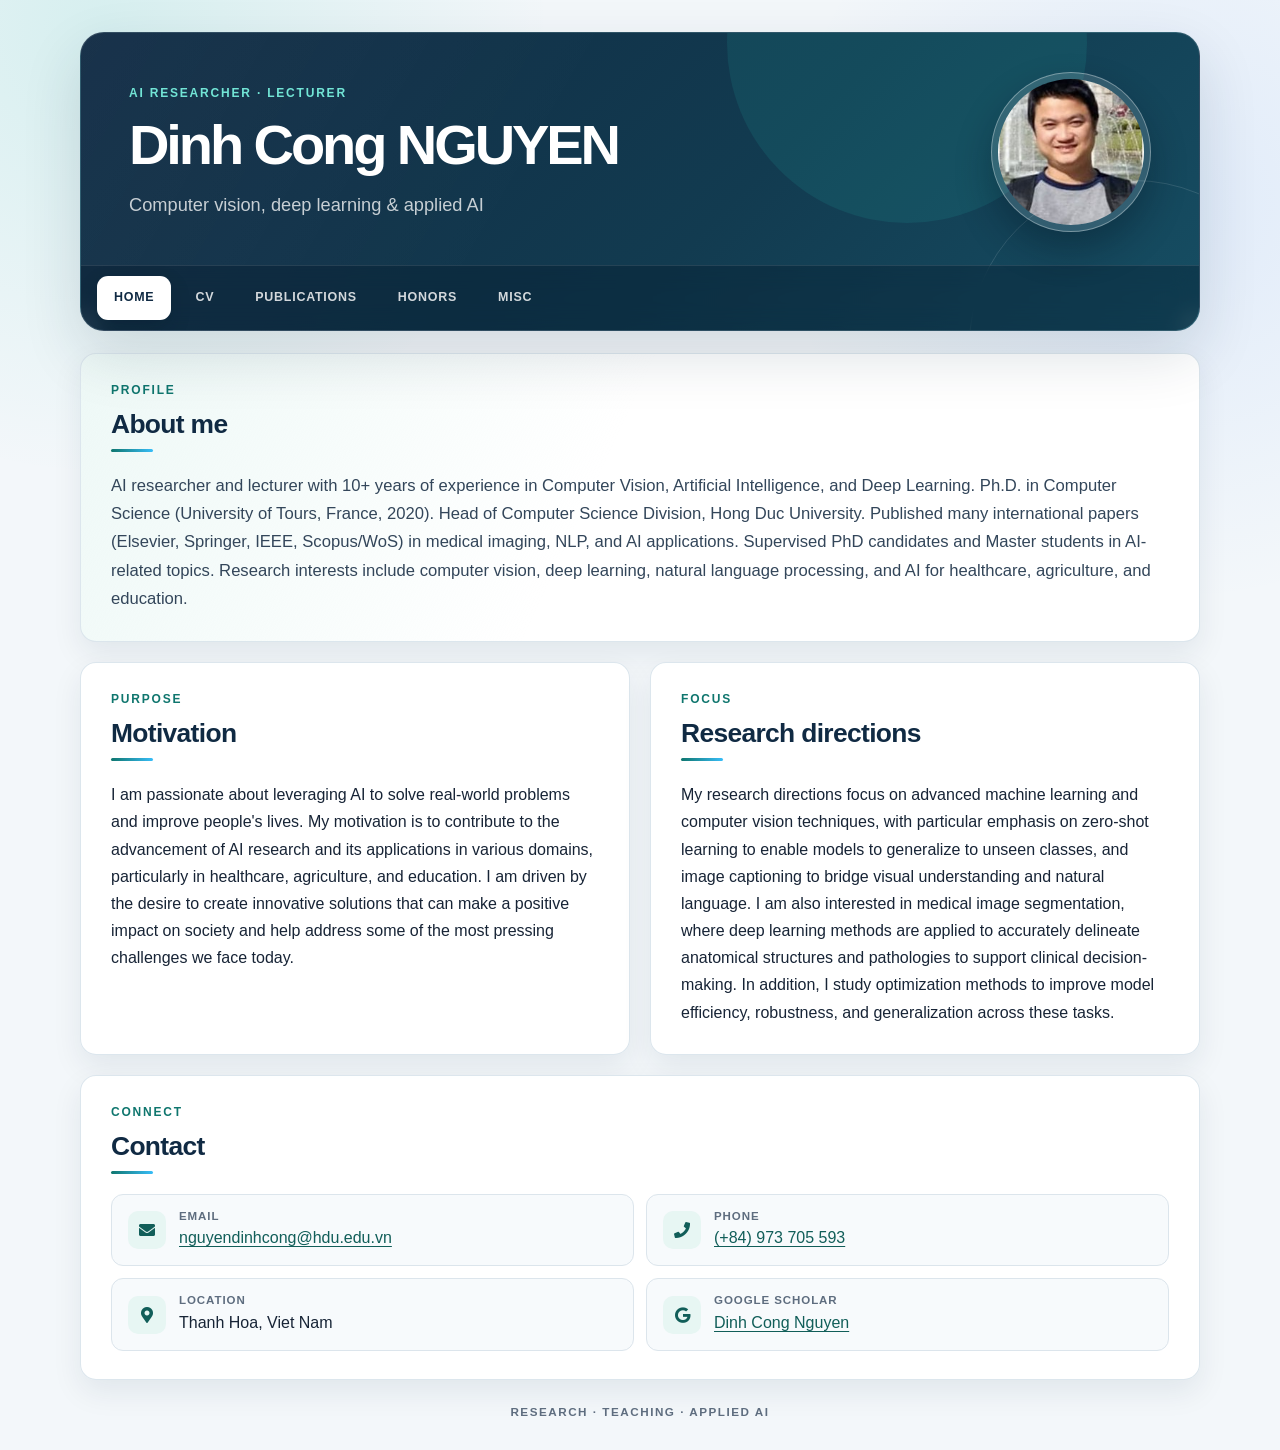
==== commit c1b942c8: "update" ====
--- a/index.html
+++ b/index.html
@@ -50,8 +50,8 @@
             AI researcher and lecturer with 10+ years of experience in Computer
             Vision, Artificial Intelligence, and Deep Learning. Ph.D. in
             Computer Science (University of Tours, France, 2020). Head of
-            Computer Science Division, Hong Duc University. Published more than
-            20 international papers (Elsevier, Springer, IEEE, Scopus/WoS) in
+            Computer Science Division, Hong Duc University. Published many
+            international papers (Elsevier, Springer, IEEE, Scopus/WoS) in
             medical imaging, NLP, and AI applications. Supervised PhD candidates
             and Master students in AI-related topics. Research interests include
             computer vision, deep learning, natural language processing, and AI
